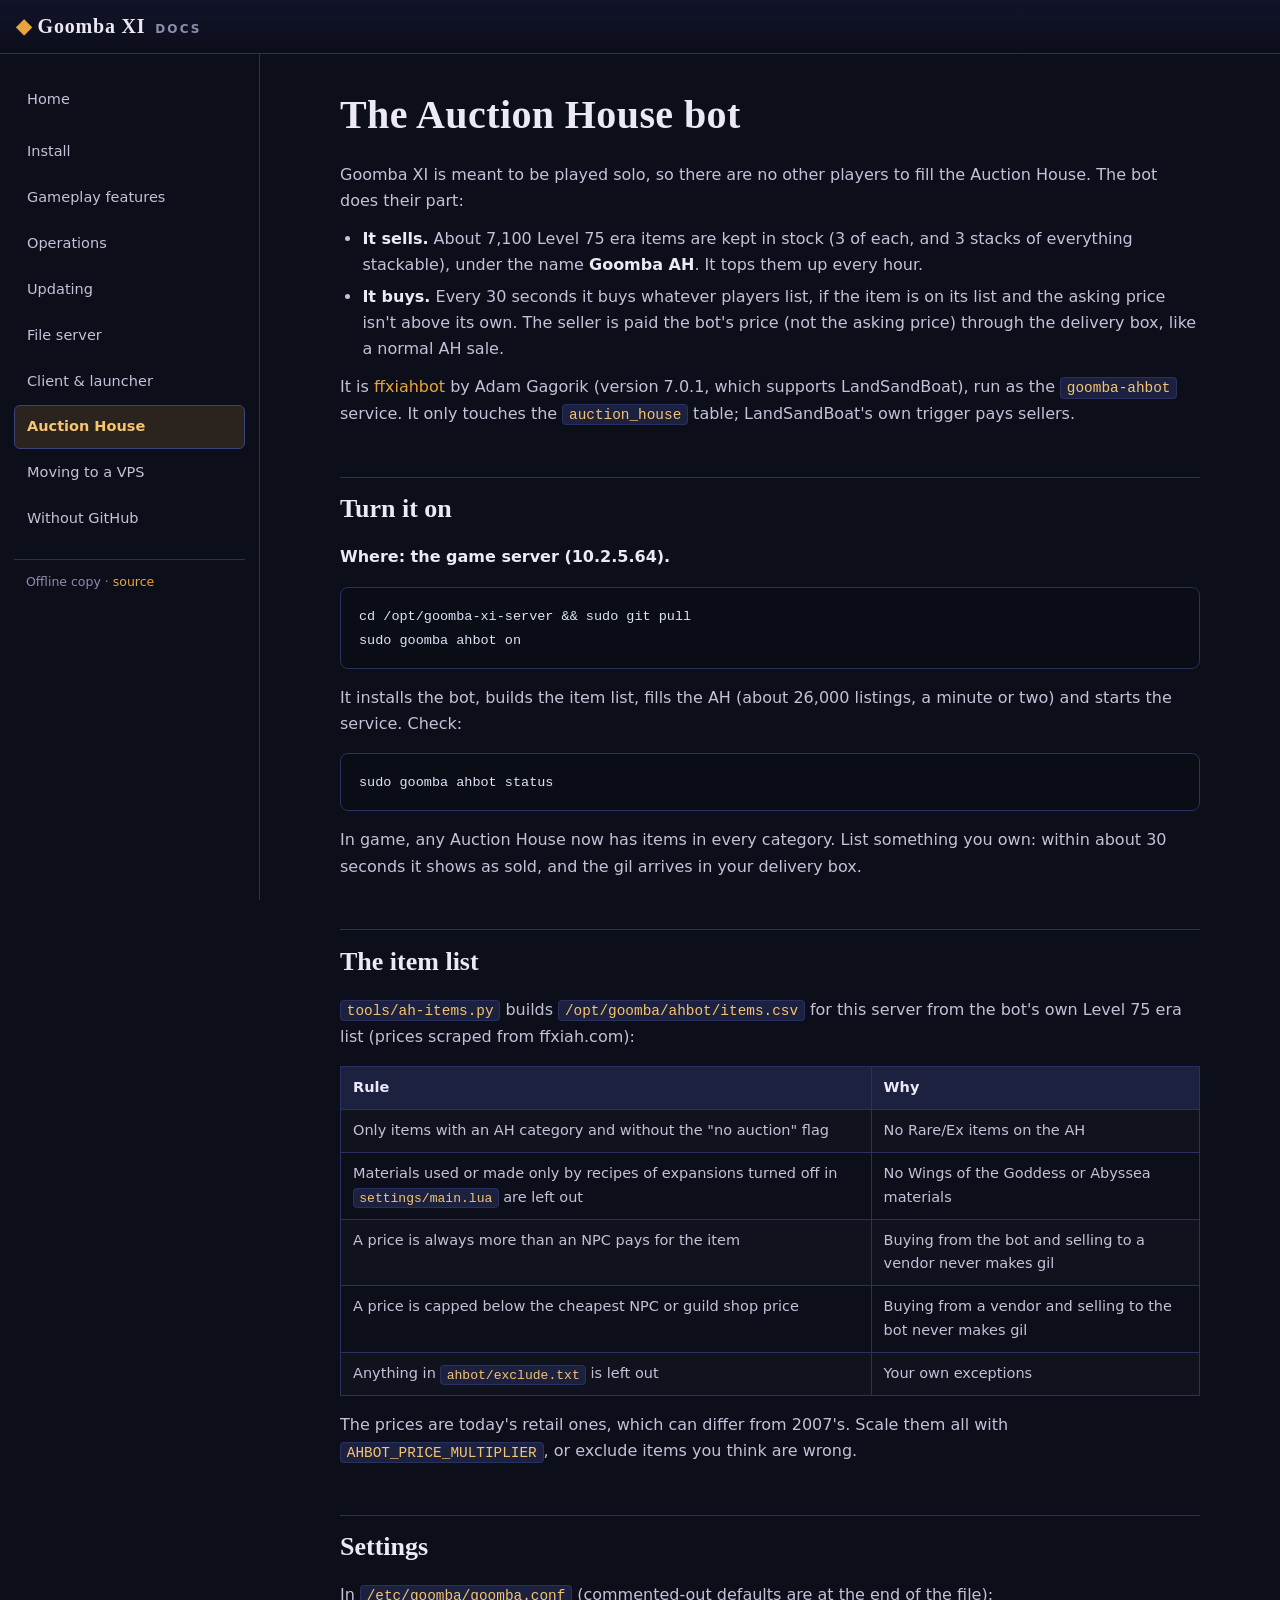
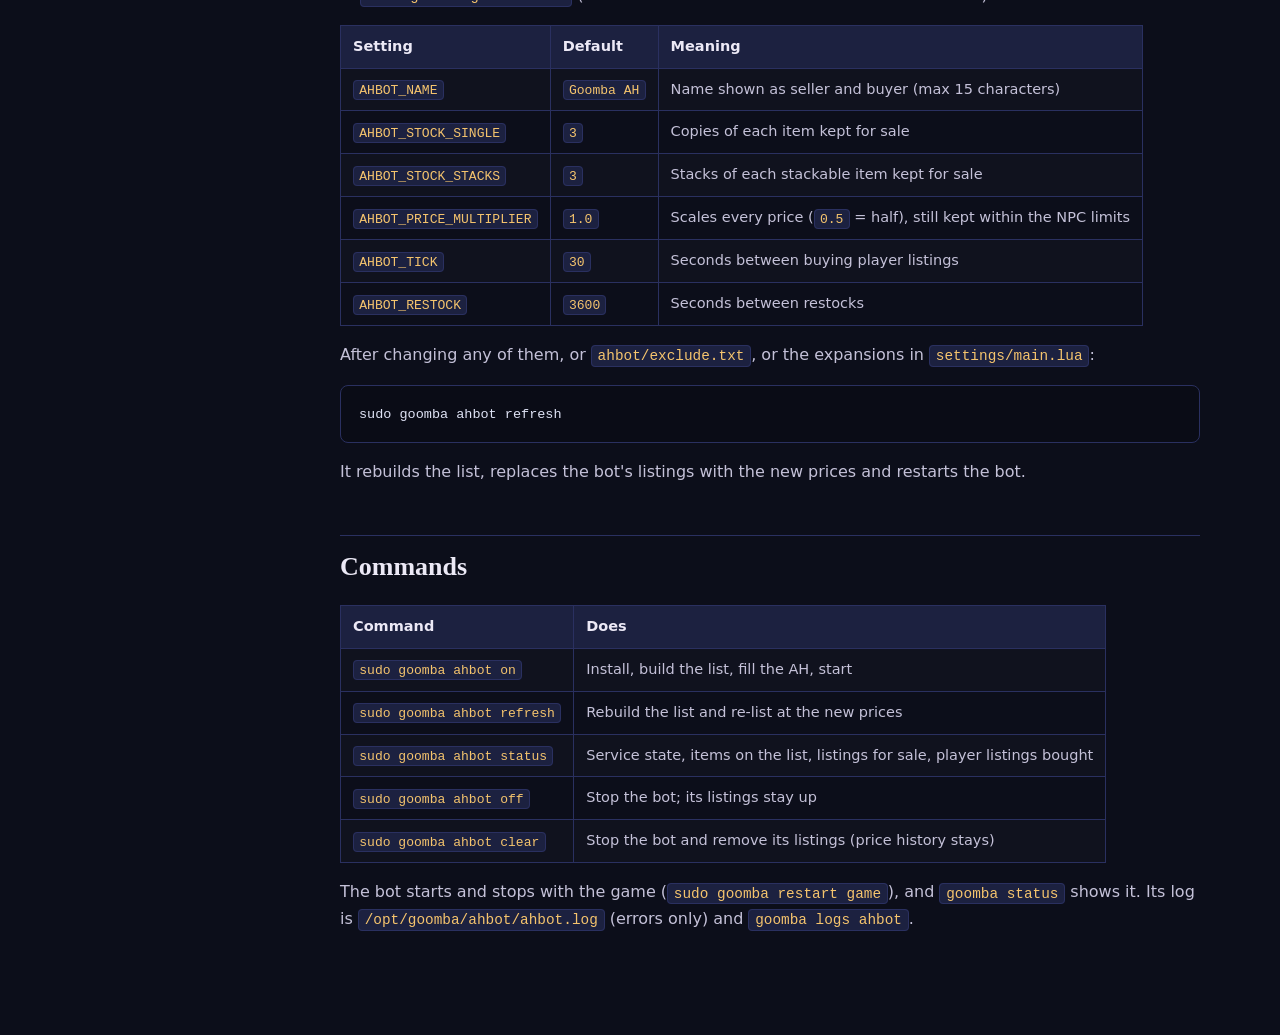
==== docs-site/auction-house.html @ ac6678c3 "docs: add gameplay features page and an offline HTML docs site - New docs/features.md: what Goomba X" ====
<!doctype html>
<html lang="en">
<head>
<meta charset="utf-8">
<meta name="viewport" content="width=device-width, initial-scale=1">
<title>The Auction House bot · Goomba XI docs</title>
<link rel="stylesheet" href="docs.css">
</head>
<body>
<input type="checkbox" id="nav-toggle" hidden>
<header class="topbar">
  <label for="nav-toggle" class="burger" aria-label="Menu"><span></span><span></span><span></span></label>
  <a class="brand" href="index.html"><span class="brand-mark" aria-hidden="true">◆</span> Goomba XI <small>docs</small></a>
</header>
<div class="layout">
  <nav class="sidebar" aria-label="Documentation">
    <a class="nav-link nav-home" href="index.html">Home</a>
      <a class="nav-link" href="install.html">Install</a>
      <a class="nav-link" href="features.html">Gameplay features</a>
      <a class="nav-link" href="operations.html">Operations</a>
      <a class="nav-link" href="updating.html">Updating</a>
      <a class="nav-link" href="file-server.html">File server</a>
      <a class="nav-link" href="client-and-launcher.html">Client & launcher</a>
      <a class="nav-link active" href="auction-house.html">Auction House</a>
      <a class="nav-link" href="moving-to-vps.html">Moving to a VPS</a>
      <a class="nav-link" href="without-github.html">Without GitHub</a>
    <div class="nav-foot">Offline copy · <a href="https://github.com/ricardo-monreal/goomba-xi-server" target="_blank" rel="noopener noreferrer">source</a></div>
  </nav>
  <label for="nav-toggle" class="scrim" aria-hidden="true"></label>
  <main class="content">
    <article>
      <h1 class="page-title">The Auction House bot</h1>
<p>Goomba XI is meant to be played solo, so there are no other players to fill the Auction House. The bot does their part:</p>
<ul>
<li><strong>It sells.</strong> About 7,100 Level 75 era items are kept in stock (3 of each, and 3 stacks of everything stackable), under the name <strong>Goomba AH</strong>. It tops them up every hour.</li>
<li><strong>It buys.</strong> Every 30 seconds it buys whatever players list, if the item is on its list and the asking price isn&#39;t above its own. The seller is paid the bot&#39;s price (not the asking price) through the delivery box, like a normal AH sale.</li>
</ul>
<p>It is <a href="https://github.com/AdamGagorik/ffxiahbot" target="_blank" rel="noopener noreferrer">ffxiahbot</a> by Adam Gagorik (version 7.0.1, which supports LandSandBoat), run as the <code>goomba-ahbot</code> service. It only touches the <code>auction_house</code> table; LandSandBoat&#39;s own trigger pays sellers.</p>
<h2 id="turn-it-on">Turn it on</h2>
<p><strong>Where: the game server (10.2.5.64).</strong></p>
<pre><code class="language-bash">cd /opt/goomba-xi-server &amp;&amp; sudo git pull
sudo goomba ahbot on
</code></pre>
<p>It installs the bot, builds the item list, fills the AH (about 26,000 listings, a minute or two) and starts the service. Check:</p>
<pre><code class="language-bash">sudo goomba ahbot status
</code></pre>
<p>In game, any Auction House now has items in every category. List something you own: within about 30 seconds it shows as sold, and the gil arrives in your delivery box.</p>
<h2 id="the-item-list">The item list</h2>
<p><code>tools/ah-items.py</code> builds <code>/opt/goomba/ahbot/items.csv</code> for this server from the bot&#39;s own Level 75 era list (prices scraped from ffxiah.com):</p>
<table>
<thead>
<tr>
<th>Rule</th>
<th>Why</th>
</tr>
</thead>
<tbody><tr>
<td>Only items with an AH category and without the &quot;no auction&quot; flag</td>
<td>No Rare/Ex items on the AH</td>
</tr>
<tr>
<td>Materials used or made only by recipes of expansions turned off in <code>settings/main.lua</code> are left out</td>
<td>No Wings of the Goddess or Abyssea materials</td>
</tr>
<tr>
<td>A price is always more than an NPC pays for the item</td>
<td>Buying from the bot and selling to a vendor never makes gil</td>
</tr>
<tr>
<td>A price is capped below the cheapest NPC or guild shop price</td>
<td>Buying from a vendor and selling to the bot never makes gil</td>
</tr>
<tr>
<td>Anything in <code>ahbot/exclude.txt</code> is left out</td>
<td>Your own exceptions</td>
</tr>
</tbody></table>
<p>The prices are today&#39;s retail ones, which can differ from 2007&#39;s. Scale them all with <code>AHBOT_PRICE_MULTIPLIER</code>, or exclude items you think are wrong.</p>
<h2 id="settings">Settings</h2>
<p>In <code>/etc/goomba/goomba.conf</code> (commented-out defaults are at the end of the file):</p>
<table>
<thead>
<tr>
<th>Setting</th>
<th>Default</th>
<th>Meaning</th>
</tr>
</thead>
<tbody><tr>
<td><code>AHBOT_NAME</code></td>
<td><code>Goomba AH</code></td>
<td>Name shown as seller and buyer (max 15 characters)</td>
</tr>
<tr>
<td><code>AHBOT_STOCK_SINGLE</code></td>
<td><code>3</code></td>
<td>Copies of each item kept for sale</td>
</tr>
<tr>
<td><code>AHBOT_STOCK_STACKS</code></td>
<td><code>3</code></td>
<td>Stacks of each stackable item kept for sale</td>
</tr>
<tr>
<td><code>AHBOT_PRICE_MULTIPLIER</code></td>
<td><code>1.0</code></td>
<td>Scales every price (<code>0.5</code> = half), still kept within the NPC limits</td>
</tr>
<tr>
<td><code>AHBOT_TICK</code></td>
<td><code>30</code></td>
<td>Seconds between buying player listings</td>
</tr>
<tr>
<td><code>AHBOT_RESTOCK</code></td>
<td><code>3600</code></td>
<td>Seconds between restocks</td>
</tr>
</tbody></table>
<p>After changing any of them, or <code>ahbot/exclude.txt</code>, or the expansions in <code>settings/main.lua</code>:</p>
<pre><code class="language-bash">sudo goomba ahbot refresh
</code></pre>
<p>It rebuilds the list, replaces the bot&#39;s listings with the new prices and restarts the bot.</p>
<h2 id="commands">Commands</h2>
<table>
<thead>
<tr>
<th>Command</th>
<th>Does</th>
</tr>
</thead>
<tbody><tr>
<td><code>sudo goomba ahbot on</code></td>
<td>Install, build the list, fill the AH, start</td>
</tr>
<tr>
<td><code>sudo goomba ahbot refresh</code></td>
<td>Rebuild the list and re-list at the new prices</td>
</tr>
<tr>
<td><code>sudo goomba ahbot status</code></td>
<td>Service state, items on the list, listings for sale, player listings bought</td>
</tr>
<tr>
<td><code>sudo goomba ahbot off</code></td>
<td>Stop the bot; its listings stay up</td>
</tr>
<tr>
<td><code>sudo goomba ahbot clear</code></td>
<td>Stop the bot and remove its listings (price history stays)</td>
</tr>
</tbody></table>
<p>The bot starts and stops with the game (<code>sudo goomba restart game</code>), and <code>goomba status</code> shows it. Its log is <code>/opt/goomba/ahbot/ahbot.log</code> (errors only) and <code>goomba logs ahbot</code>.</p>

    </article>
  </main>
</div>
</body>
</html>
---- docs-site/docs.css ----
/* Goomba XI offline docs — self-contained, no external assets or fonts. */
:root{
  --bg:#0c0e1a; --bg-2:#11142a; --panel:#161a33; --panel-2:#1c2140;
  --line:#2a3060; --line-2:#3b437d;
  --text:#ece9f6; --text-2:#c4c1d8; --muted:#8f8cad;
  --accent:#e8a53d; --accent-2:#f5c46d; --flare:#6f7bff;
  --radius:8px; --sidebar:260px;
  --mono:ui-monospace,SFMono-Regular,"SF Mono",Menlo,Consolas,"Liberation Mono",monospace;
  --sans:system-ui,-apple-system,Segoe UI,Roboto,Helvetica,Arial,sans-serif;
  --serif:Georgia,"Times New Roman",serif;
}
*{box-sizing:border-box}
html{scroll-behavior:smooth}
body{margin:0;background:var(--bg);color:var(--text-2);font:16px/1.65 var(--sans);-webkit-text-size-adjust:100%}
a{color:var(--accent);text-decoration:none}
a:hover{text-decoration:underline}

/* top bar (mostly for mobile) */
.topbar{display:flex;align-items:center;gap:12px;height:54px;padding:0 16px;
  background:linear-gradient(180deg,var(--bg-2),var(--bg));border-bottom:1px solid var(--line);
  position:sticky;top:0;z-index:30}
.brand{color:var(--text);font-family:var(--serif);font-size:20px;font-weight:700;letter-spacing:.04em}
.brand:hover{text-decoration:none}
.brand small{color:var(--muted);font-family:var(--sans);font-size:12px;letter-spacing:.18em;text-transform:uppercase;margin-left:4px}
.brand-mark{color:var(--accent)}
.burger{display:none;flex-direction:column;gap:4px;cursor:pointer;padding:6px}
.burger span{width:22px;height:2px;background:var(--text-2);border-radius:2px}

.layout{display:grid;grid-template-columns:var(--sidebar) 1fr;align-items:start}

/* sidebar */
.sidebar{position:sticky;top:54px;height:calc(100vh - 54px);overflow:auto;
  padding:22px 14px;border-right:1px solid var(--line);background:var(--bg)}
.nav-link{display:block;padding:9px 12px;margin:2px 0;border-radius:6px;color:var(--text-2);
  font-size:14.5px;border:1px solid transparent}
.nav-link:hover{background:var(--panel);color:var(--text);text-decoration:none}
.nav-link.active{background:var(--accent-soft,rgba(232,165,61,.14));color:var(--accent-2);
  border-color:var(--line-2);font-weight:600}
.nav-home{margin-bottom:8px}
.nav-foot{margin-top:18px;padding:12px;color:var(--muted);font-size:12.5px;border-top:1px solid var(--line)}
.scrim{display:none}

/* content */
.content{min-width:0;padding:34px 44px 90px}
article{max-width:860px;margin:0 auto}
.page-title{font-family:var(--serif);font-size:clamp(28px,4vw,40px);line-height:1.15;color:var(--text);
  margin:.1em 0 .6em;letter-spacing:.01em}
.lede{font-size:18px;color:var(--text)}
.content h2{font-family:var(--serif);color:var(--text);font-size:26px;margin:1.9em 0 .5em;
  padding-top:.4em;border-top:1px solid var(--line)}
.content h3{color:var(--text);font-size:19px;margin:1.5em 0 .4em}
.content h2 a,.content h3 a{color:inherit}
.content p{margin:.7em 0}
.content ul,.content ol{padding-left:1.4em;margin:.6em 0}
.content li{margin:.3em 0}
.content li>ul,.content li>ol{margin:.3em 0}
strong{color:var(--text)}
hr{border:0;border-top:1px solid var(--line);margin:2em 0}

/* code */
code{font-family:var(--mono);font-size:.9em;background:var(--panel-2);color:var(--accent-2);
  padding:.12em .4em;border-radius:4px;border:1px solid var(--line)}
pre{background:#0a0c16;border:1px solid var(--line);border-radius:var(--radius);
  padding:16px 18px;overflow:auto;margin:1em 0;line-height:1.5}
pre code{background:none;border:0;padding:0;color:#dfe3f5;font-size:13.5px}

/* blockquote */
blockquote{margin:1.1em 0;padding:.6em 1em;border-left:3px solid var(--accent);
  background:var(--panel);border-radius:0 6px 6px 0;color:var(--text-2)}
blockquote p{margin:.3em 0}

/* tables */
.content table{width:100%;border-collapse:collapse;margin:1.1em 0;font-size:14.5px;display:block;overflow-x:auto}
.content th,.content td{border:1px solid var(--line);padding:9px 12px;text-align:left;vertical-align:top}
.content th{background:var(--panel-2);color:var(--text);font-weight:600}
.content tbody tr:nth-child(odd){background:rgba(255,255,255,.015)}
.content td code{white-space:nowrap}

/* home cards */
.cards{display:grid;grid-template-columns:repeat(auto-fill,minmax(250px,1fr));gap:14px;margin-top:26px}
.card{display:block;background:linear-gradient(180deg,var(--panel),var(--bg-2));
  border:1px solid var(--line);border-radius:var(--radius);padding:18px 20px;color:var(--text-2)}
.card:hover{border-color:var(--line-2);text-decoration:none;transform:translateY(-1px)}
.card h3{margin:0 0 6px;color:var(--text);font-size:18px}
.card p{margin:0;font-size:14px;color:var(--muted)}

/* mobile */
@media (max-width:860px){
  .burger{display:flex}
  .layout{grid-template-columns:1fr}
  .sidebar{position:fixed;top:54px;left:0;width:280px;z-index:25;transform:translateX(-100%);
    transition:transform .2s ease;border-right:1px solid var(--line)}
  #nav-toggle:checked ~ .layout .sidebar{transform:translateX(0)}
  #nav-toggle:checked ~ .layout .scrim{display:block;position:fixed;inset:54px 0 0 0;z-index:20;
    background:rgba(5,6,14,.6)}
  .content{padding:24px 18px 70px}
}
@media (min-width:861px){ .burger{display:none} }
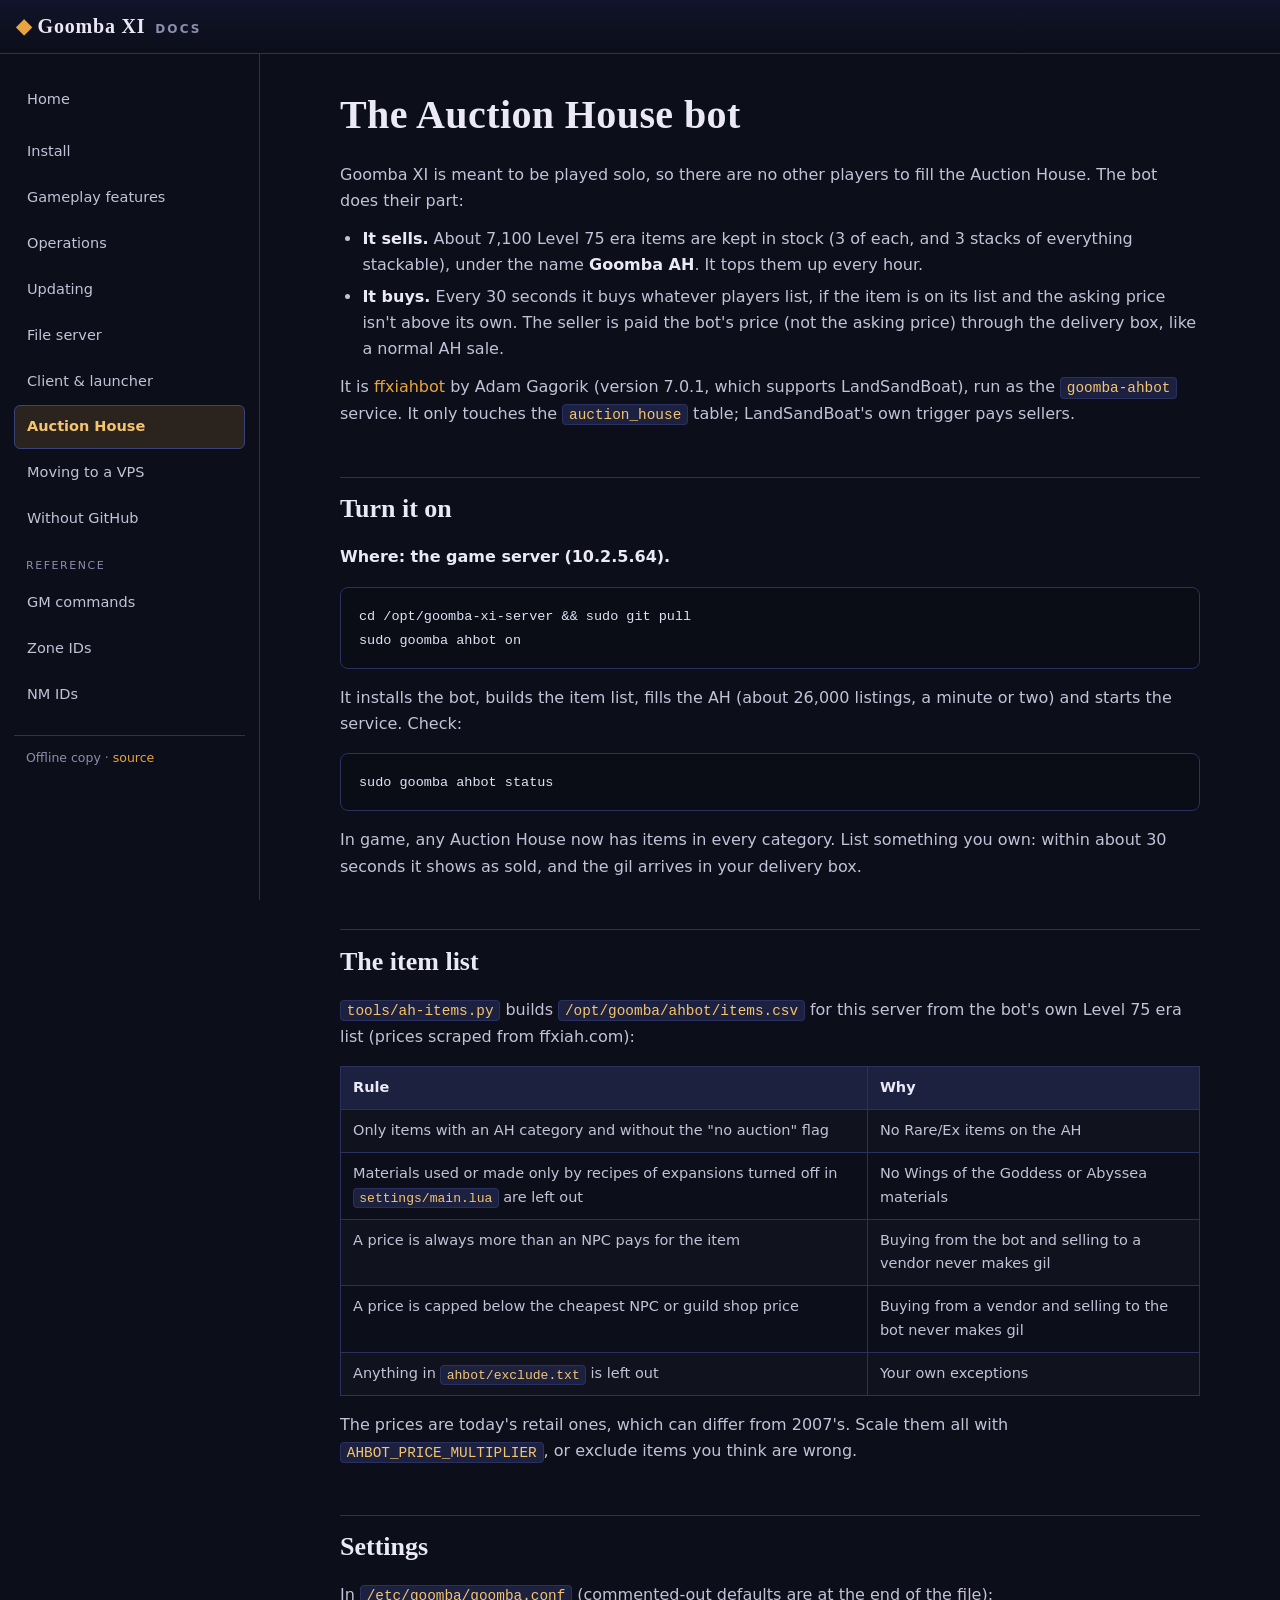
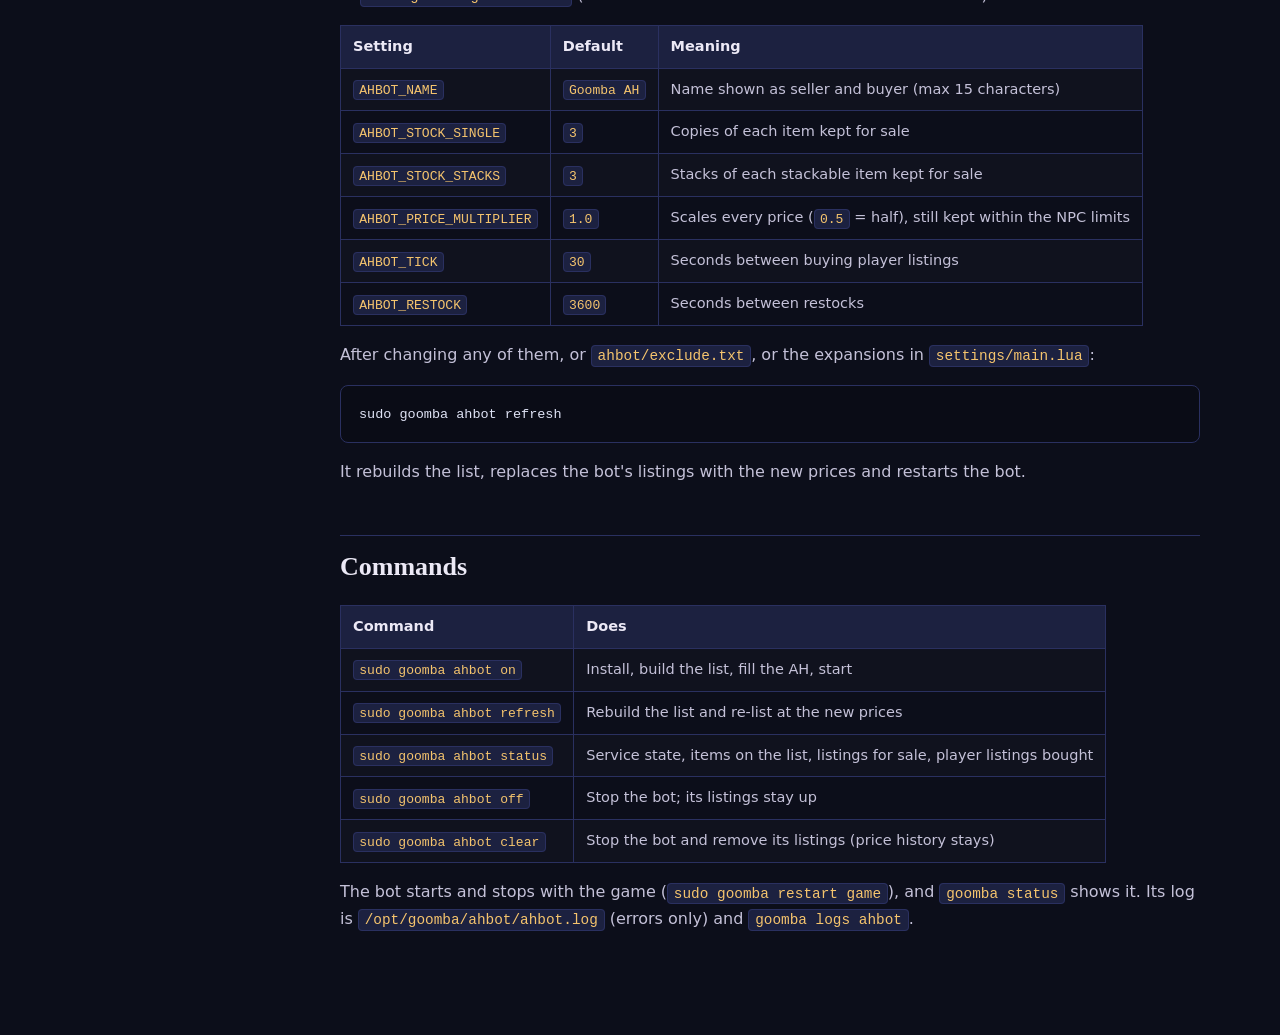
==== commit 0d06d4c6: "docs: GM command / zone / NM references, serve docs at /docs/, goomba docs - tools/gen-reference-doc" ====
--- a/docs-site/auction-house.html
+++ b/docs-site/auction-house.html
@@ -24,6 +24,10 @@
       <a class="nav-link active" href="auction-house.html">Auction House</a>
       <a class="nav-link" href="moving-to-vps.html">Moving to a VPS</a>
       <a class="nav-link" href="without-github.html">Without GitHub</a>
+      <div class="nav-group">Reference</div>
+      <a class="nav-link" href="gm-commands.html">GM commands</a>
+      <a class="nav-link" href="zone-ids.html">Zone IDs</a>
+      <a class="nav-link" href="nm-ids.html">NM IDs</a>
     <div class="nav-foot">Offline copy · <a href="https://github.com/ricardo-monreal/goomba-xi-server" target="_blank" rel="noopener noreferrer">source</a></div>
   </nav>
   <label for="nav-toggle" class="scrim" aria-hidden="true"></label>
--- a/docs-site/docs.css
+++ b/docs-site/docs.css
@@ -74,7 +74,8 @@
 .content th,.content td{border:1px solid var(--line);padding:9px 12px;text-align:left;vertical-align:top}
 .content th{background:var(--panel-2);color:var(--text);font-weight:600}
 .content tbody tr:nth-child(odd){background:rgba(255,255,255,.015)}
-.content td code{white-space:nowrap}
+.content td code{white-space:normal;overflow-wrap:anywhere}
+.content td,.content th{overflow-wrap:anywhere}
 
 /* home cards */
 .cards{display:grid;grid-template-columns:repeat(auto-fill,minmax(250px,1fr));gap:14px;margin-top:26px}
@@ -96,3 +97,9 @@
   .content{padding:24px 18px 70px}
 }
 @media (min-width:861px){ .burger{display:none} }
+
+/* reference section labels */
+.nav-group{margin:16px 12px 6px;font-size:11px;letter-spacing:.14em;text-transform:uppercase;color:var(--muted)}
+.card-group{grid-column:1/-1;margin:10px 0 0;font-family:var(--serif);font-size:20px;color:var(--text);
+  border-top:1px solid var(--line);padding-top:16px}
+.card-group:first-child{border-top:0;padding-top:0}
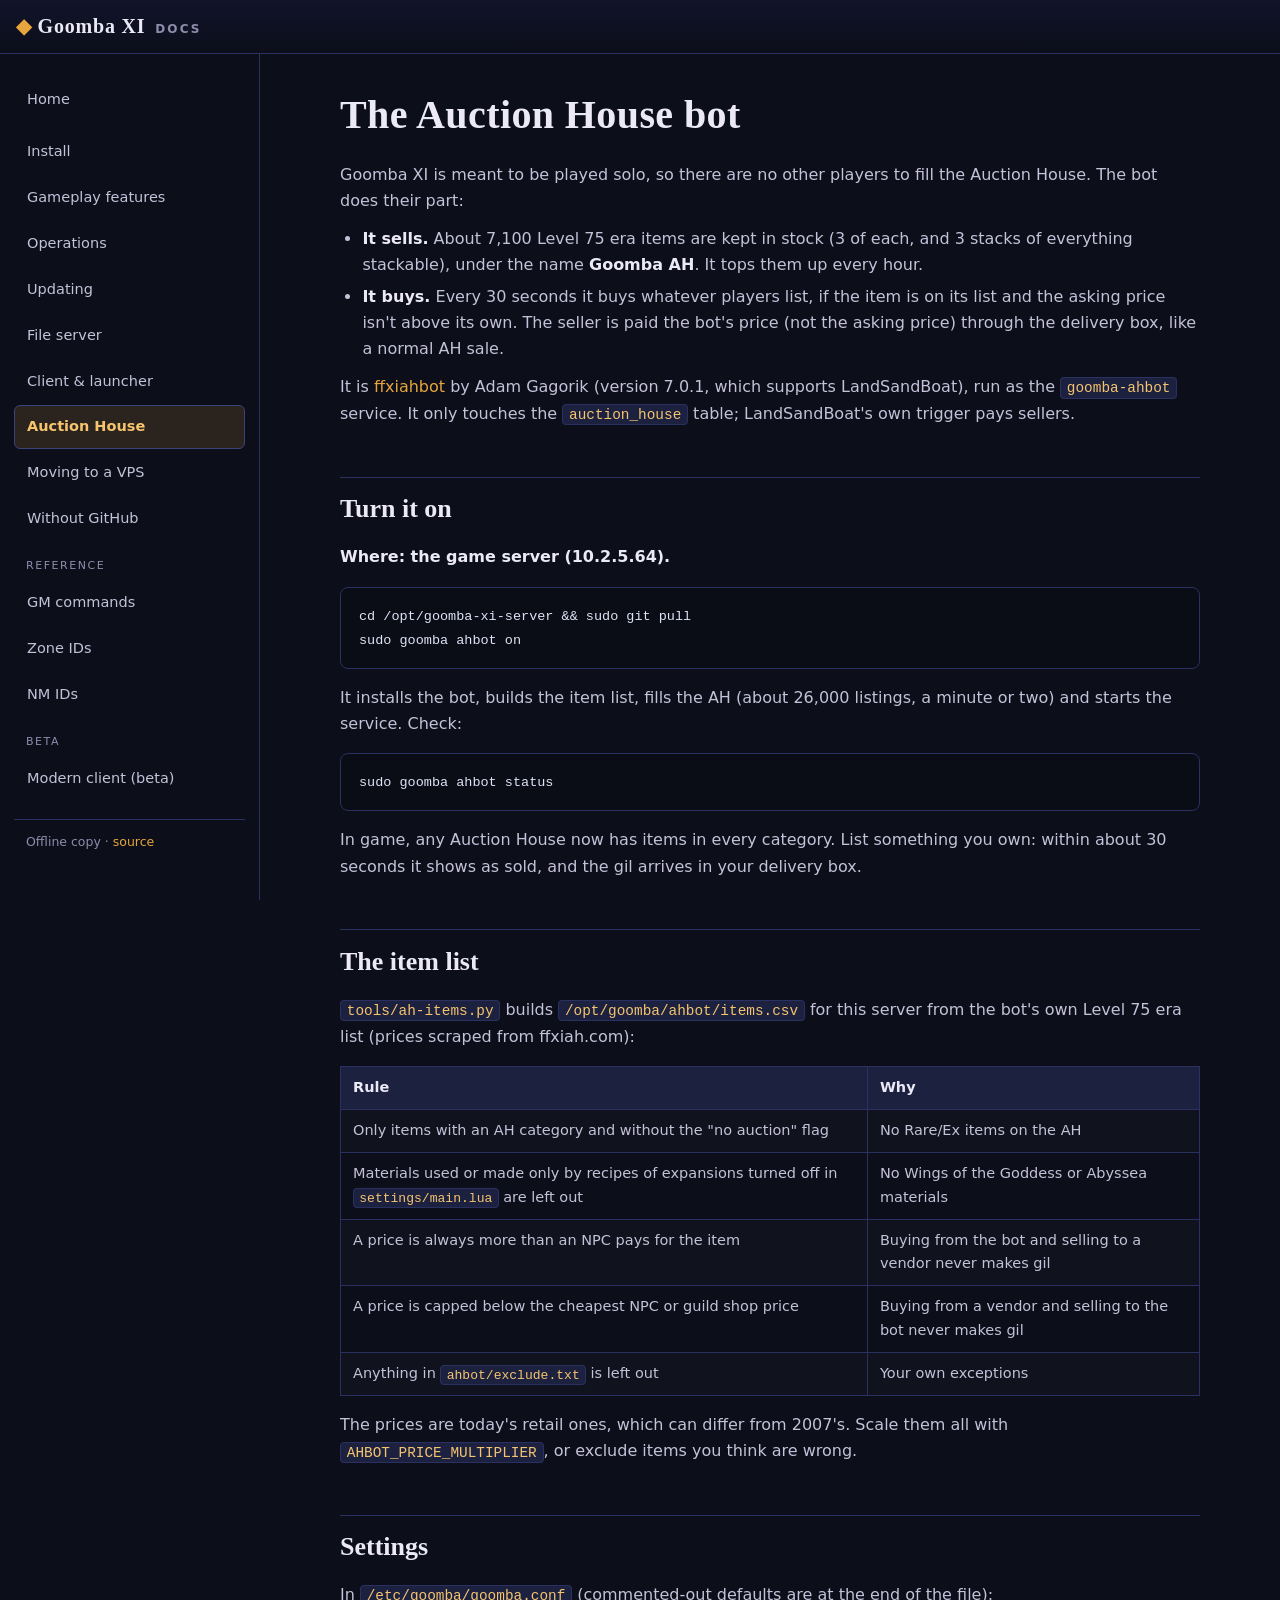
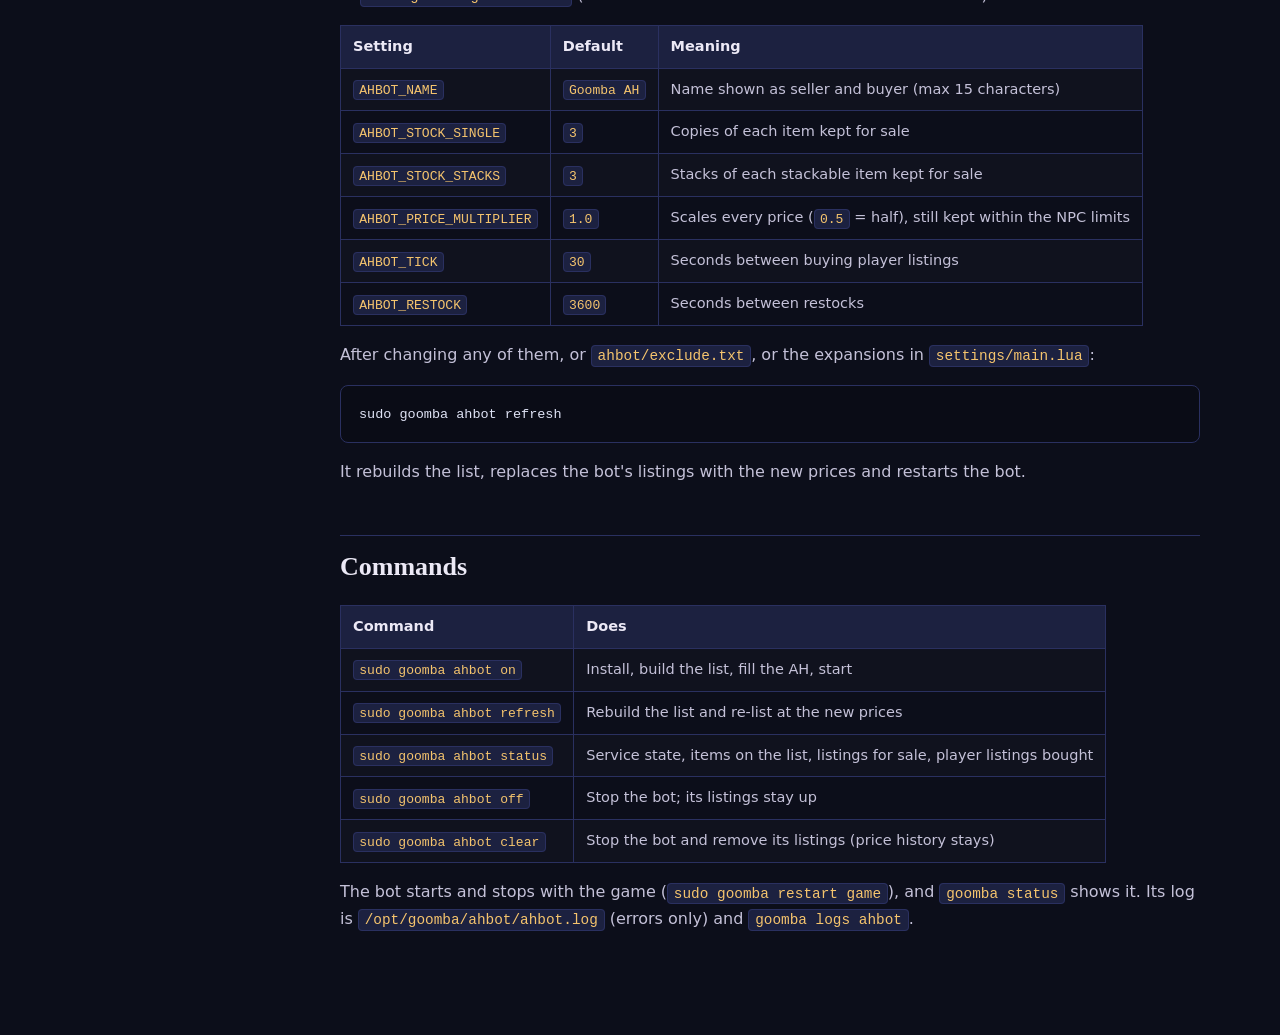
==== commit 50a6e045: "Add a Modern-client (vana-client) beta for testing An opt-in way to try lenonk/vana-client (MIT) — a" ====
--- a/docs-site/auction-house.html
+++ b/docs-site/auction-house.html
@@ -28,6 +28,8 @@
       <a class="nav-link" href="gm-commands.html">GM commands</a>
       <a class="nav-link" href="zone-ids.html">Zone IDs</a>
       <a class="nav-link" href="nm-ids.html">NM IDs</a>
+      <div class="nav-group">Beta</div>
+      <a class="nav-link" href="vana-client-beta.html">Modern client (beta)</a>
     <div class="nav-foot">Offline copy · <a href="https://github.com/ricardo-monreal/goomba-xi-server" target="_blank" rel="noopener noreferrer">source</a></div>
   </nav>
   <label for="nav-toggle" class="scrim" aria-hidden="true"></label>
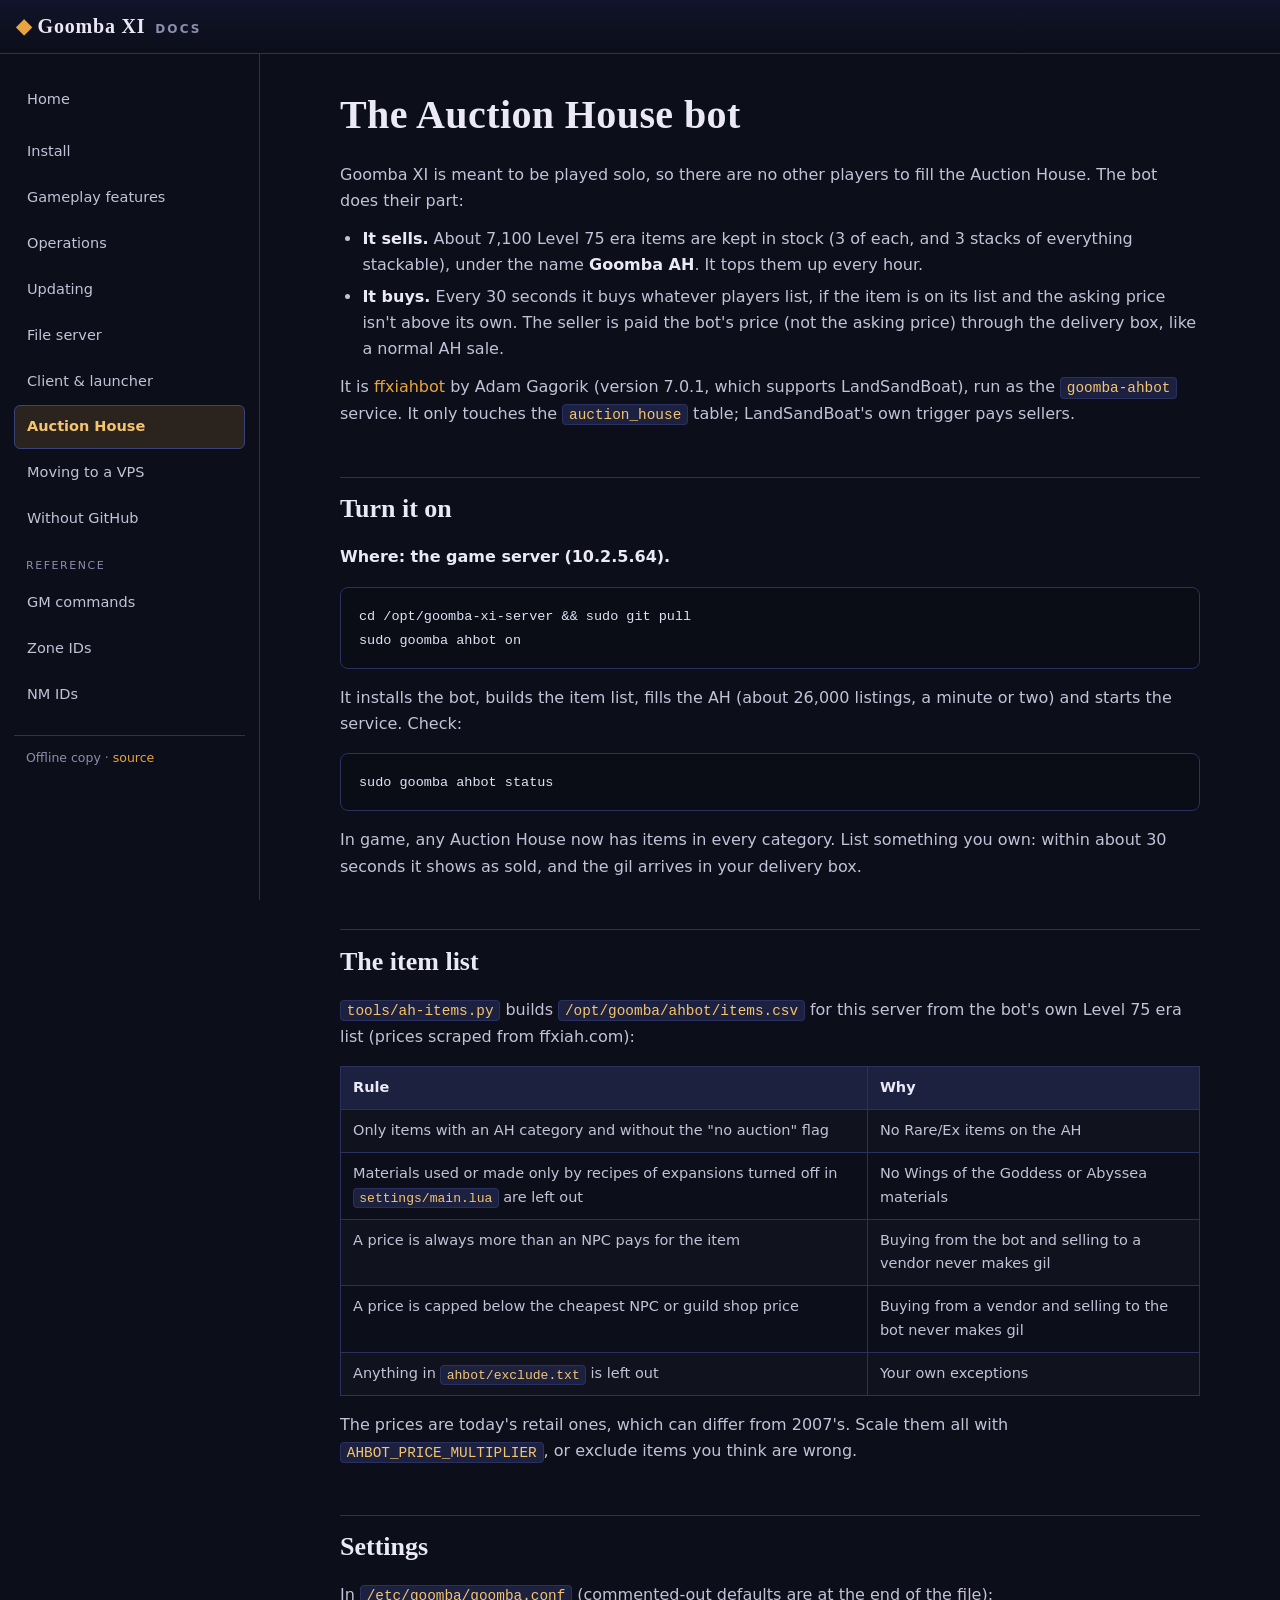
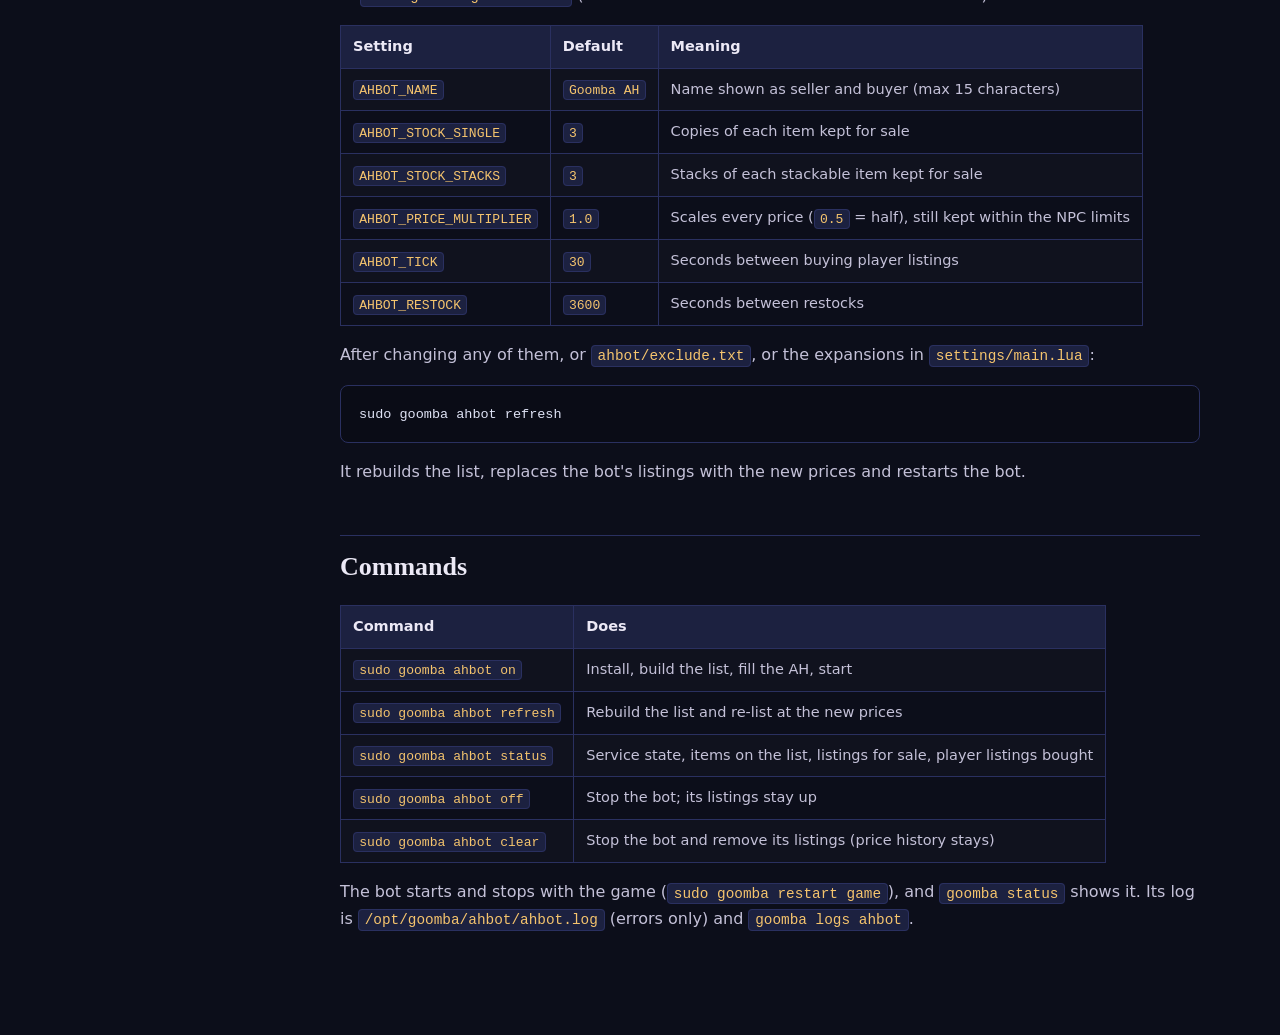
==== commit 87f24181: "community-packs: build and publish the XIUI addon; drop the vana-client beta - XIUI (tirem/XIUI) is " ====
--- a/docs-site/auction-house.html
+++ b/docs-site/auction-house.html
@@ -28,8 +28,6 @@
       <a class="nav-link" href="gm-commands.html">GM commands</a>
       <a class="nav-link" href="zone-ids.html">Zone IDs</a>
       <a class="nav-link" href="nm-ids.html">NM IDs</a>
-      <div class="nav-group">Beta</div>
-      <a class="nav-link" href="vana-client-beta.html">Modern client (beta)</a>
     <div class="nav-foot">Offline copy · <a href="https://github.com/ricardo-monreal/goomba-xi-server" target="_blank" rel="noopener noreferrer">source</a></div>
   </nav>
   <label for="nav-toggle" class="scrim" aria-hidden="true"></label>
